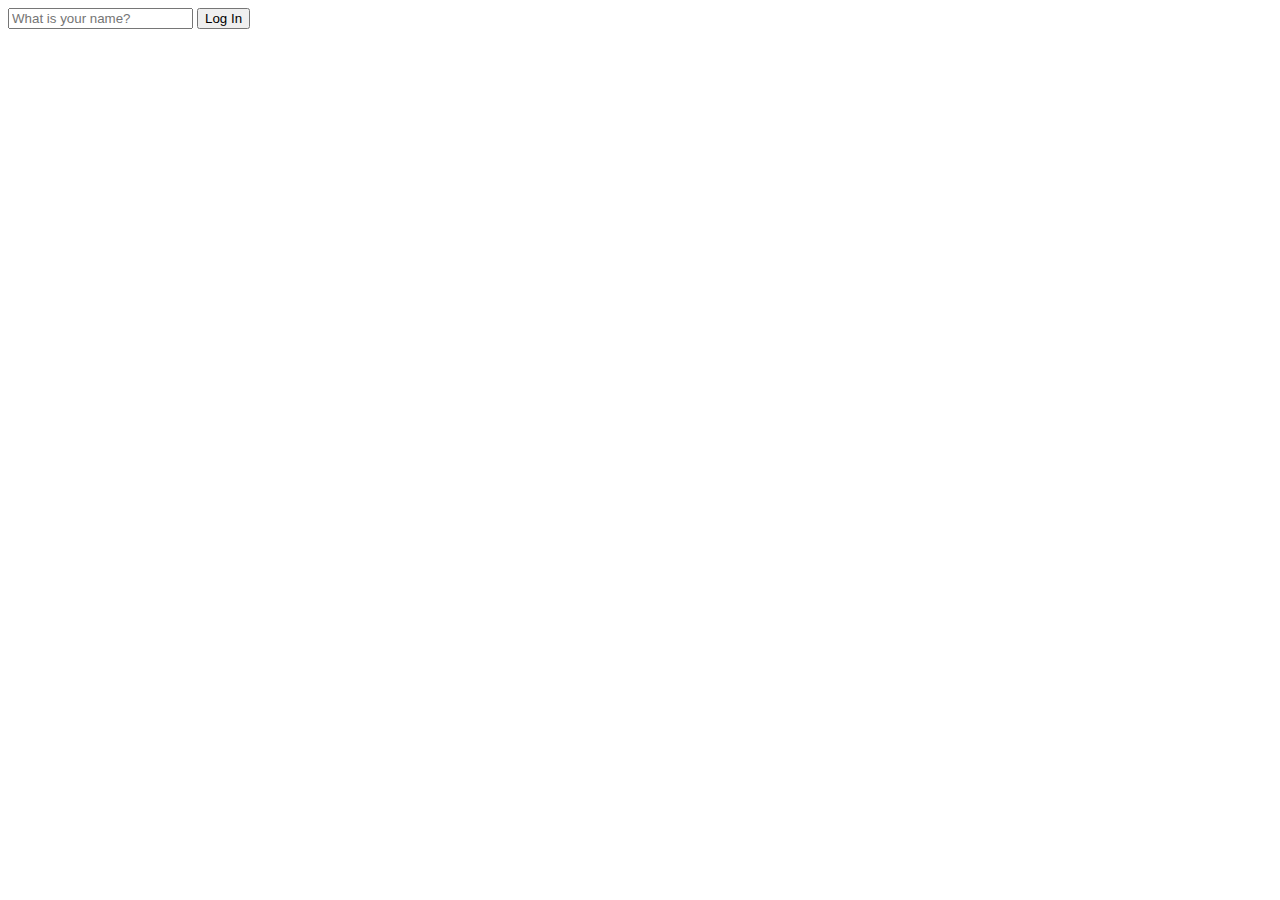
==== 2ND/index.html @ c6b4e23a "JS: login update" ====
<!DOCTYPE html>
<html lang="en">
<head>
    <meta charset="UTF-8">
    <meta http-equiv="X-UA-Compatible" content="IE=edge">
    <meta name="viewport" content="width=device-width, initial-scale=1.0">
    <title>Document</title>
    <link rel="stylesheet" href="style.css" />
</head>
<body>
    <form id="login-form" > 
        <input required maxlength="15" type="text" placeholder="What is your name?" />
        <button>Log In</button>
    </form>
    <h1 id="greeting" class="hidden"></h1>
    
    <script src="app.js"></script>
</body>
</html>
---- 2ND/style.css ----
.hidden{
    display: none;
}
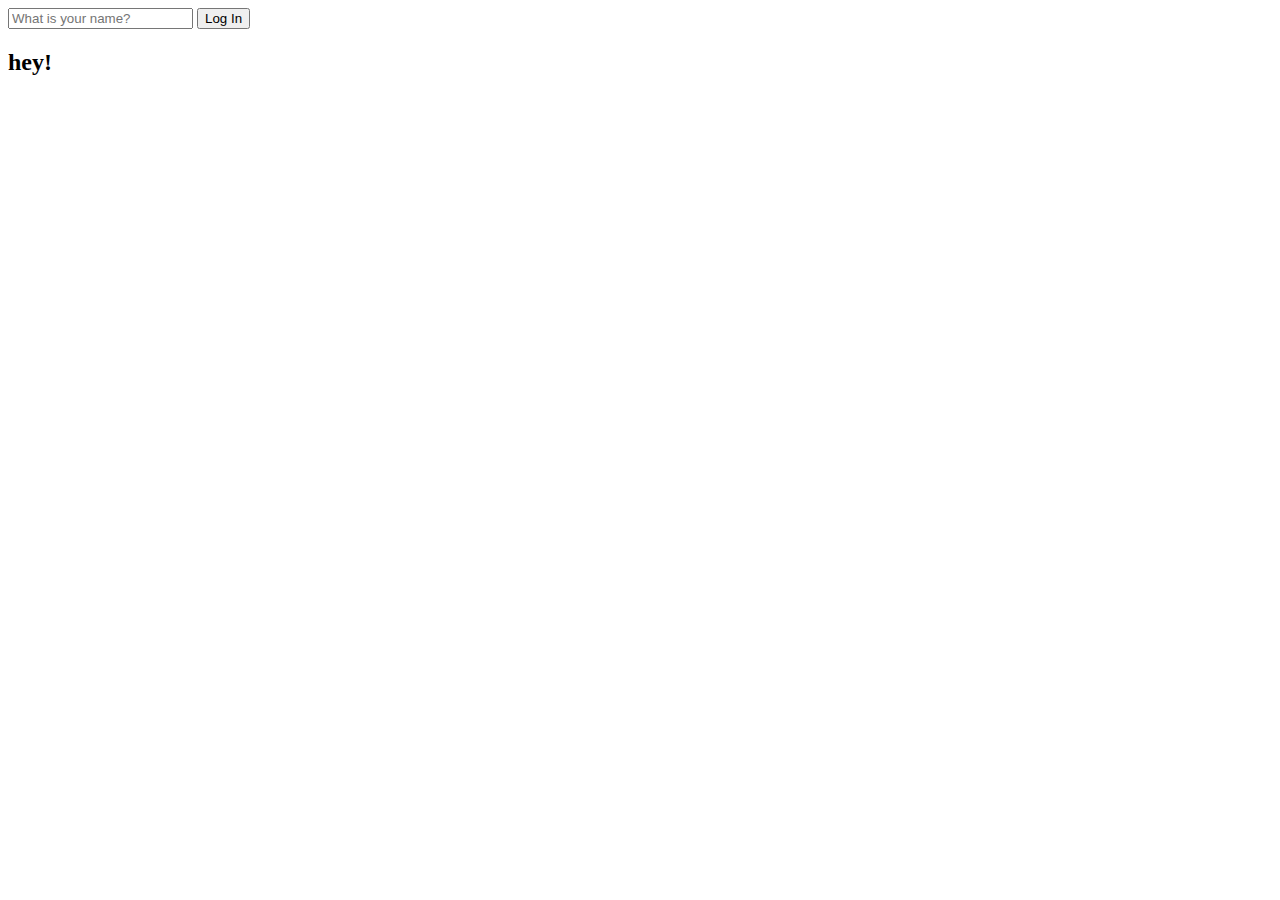
==== commit cc8e2e76: "JS: Login revision" ====
--- a/2ND/index.html
+++ b/2ND/index.html
@@ -8,12 +8,14 @@
     <link rel="stylesheet" href="style.css" />
 </head>
 <body>
-    <form id="login-form" > 
+    <form id="login-form" class="hidden" > 
         <input required maxlength="15" type="text" placeholder="What is your name?" />
         <button>Log In</button>
     </form>
     <h1 id="greeting" class="hidden"></h1>
+    <h2 id="clock"></h2>
     
-    <script src="app.js"></script>
+    <script src="js/greeting.js"></script>
+    <script src="js/clock.js"></script>
 </body>
 </html>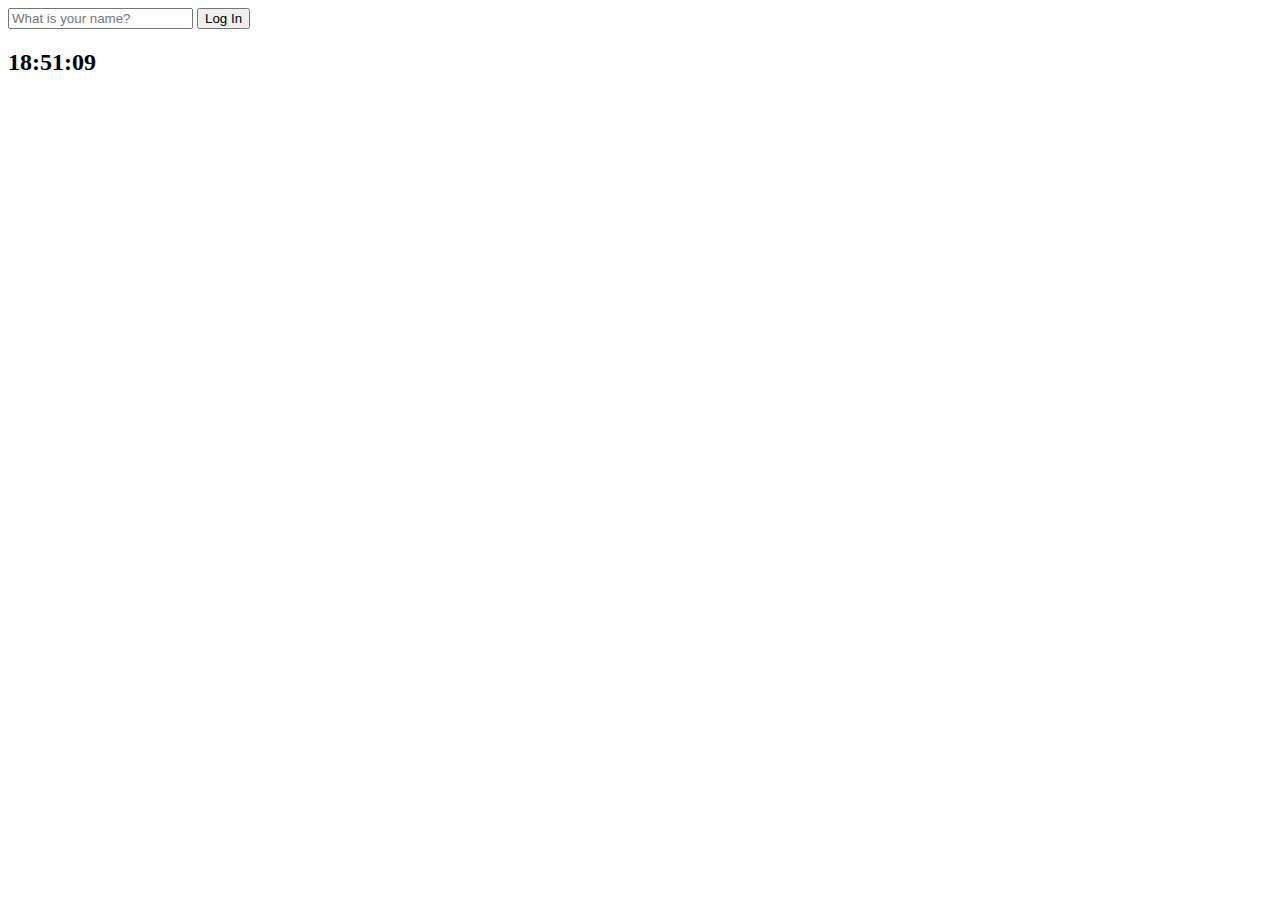
==== commit da54253f: "JS: making a clock" ====
--- a/2ND/index.html
+++ b/2ND/index.html
@@ -5,15 +5,15 @@
     <meta http-equiv="X-UA-Compatible" content="IE=edge">
     <meta name="viewport" content="width=device-width, initial-scale=1.0">
     <title>Document</title>
-    <link rel="stylesheet" href="style.css" />
+    <link rel="stylesheet" href="css/style.css" />
 </head>
 <body>
-    <form id="login-form" class="hidden" > 
+    <form id="login-form" class="hidden"> 
         <input required maxlength="15" type="text" placeholder="What is your name?" />
         <button>Log In</button>
     </form>
     <h1 id="greeting" class="hidden"></h1>
-    <h2 id="clock"></h2>
+    <h2 id="clock">00:00</h2>
     
     <script src="js/greeting.js"></script>
     <script src="js/clock.js"></script>
--- a/2ND/css/style.css
+++ b/2ND/css/style.css
@@ -0,0 +1,3 @@
+.hidden{
+    display: none;
+}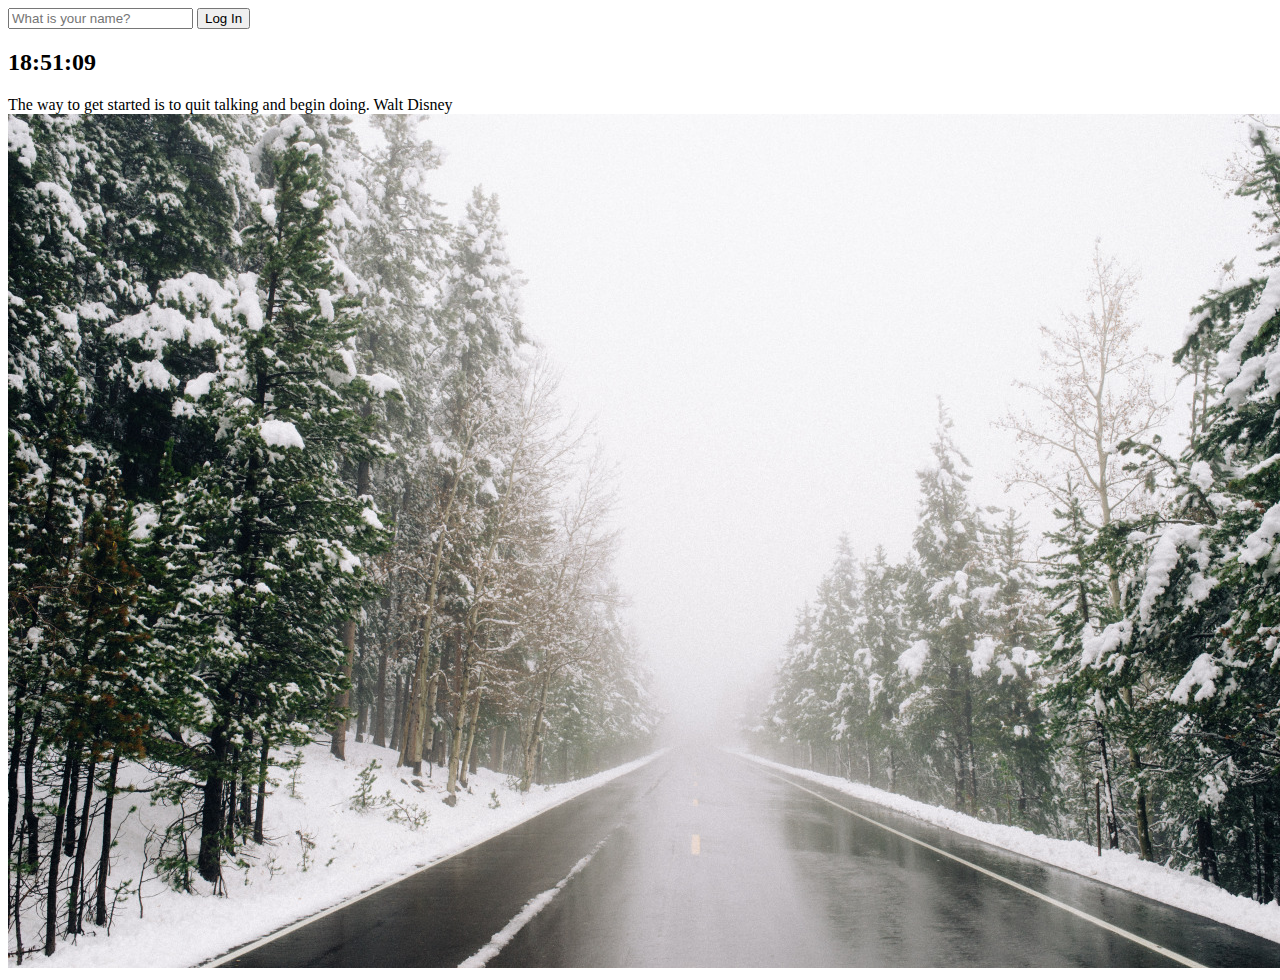
==== commit 257d0c81: "JS: random bg / quotes" ====
--- a/2ND/index.html
+++ b/2ND/index.html
@@ -13,9 +13,15 @@
         <button>Log In</button>
     </form>
     <h1 id="greeting" class="hidden"></h1>
-    <h2 id="clock">00:00</h2>
+    <h2 id="clock">00:00:00</h2>
+    <div id="quote">
+        <span></span>
+        <span></span>
+    </div>
     
     <script src="js/greeting.js"></script>
     <script src="js/clock.js"></script>
+    <script src="js/quotes.js"></script>
+    <script src="js/background.js"></script>
 </body>
 </html>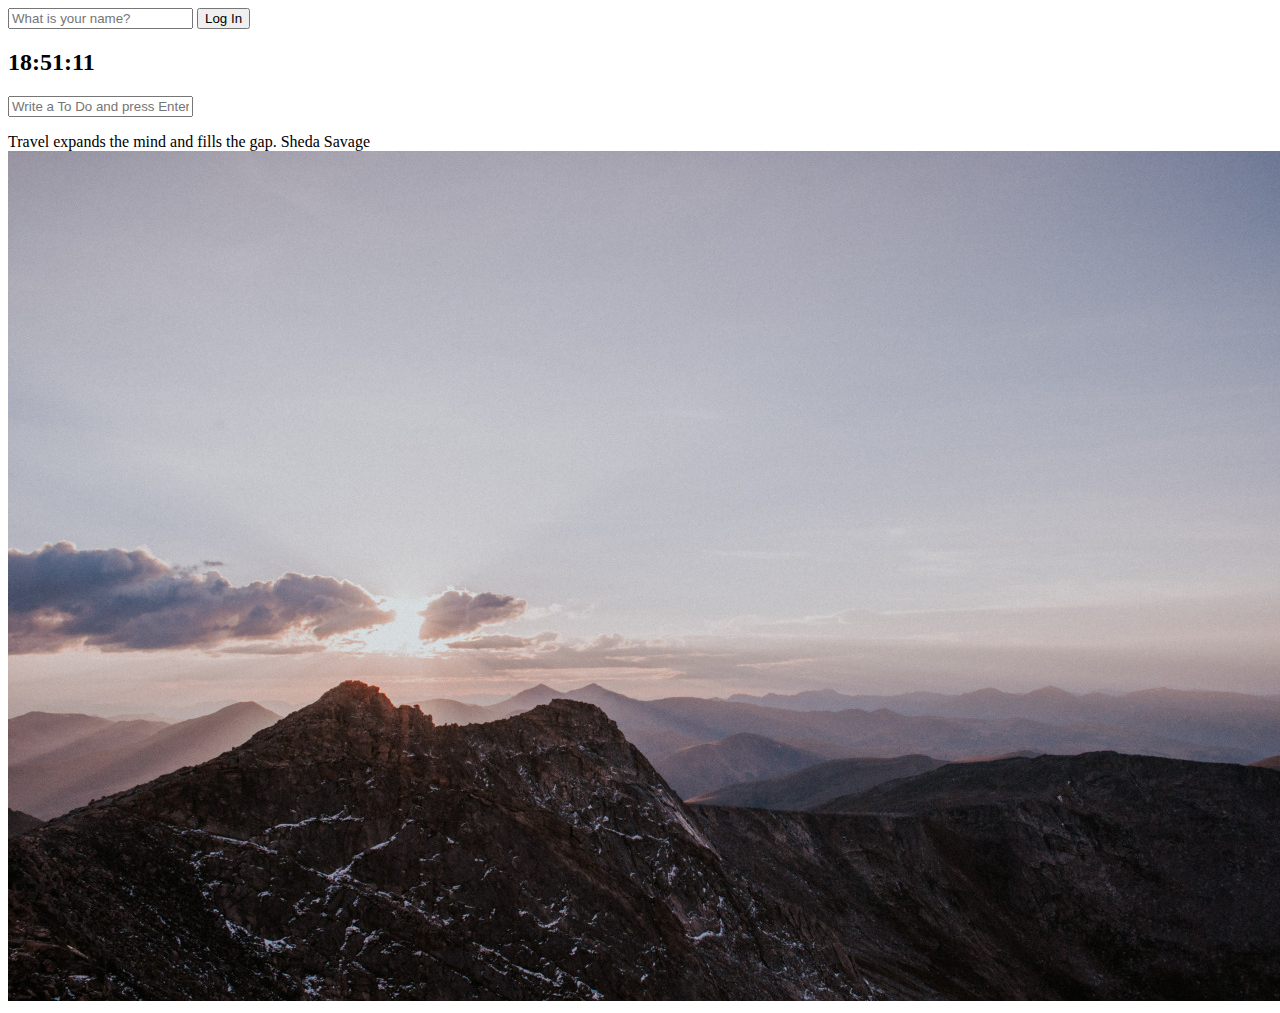
==== commit 6e05e764: "JS: complete todo list" ====
--- a/2ND/index.html
+++ b/2ND/index.html
@@ -14,14 +14,20 @@
     </form>
     <h1 id="greeting" class="hidden"></h1>
     <h2 id="clock">00:00:00</h2>
+    <form id="todo-form">
+        <input type="text" placeholder="Write a To Do and press Enter" required />
+    </form>
+    <ul id="todo-list"></ul>
     <div id="quote">
         <span></span>
         <span></span>
     </div>
+
     
     <script src="js/greeting.js"></script>
     <script src="js/clock.js"></script>
     <script src="js/quotes.js"></script>
     <script src="js/background.js"></script>
+    <script src="js/todo.js"></script>
 </body>
 </html>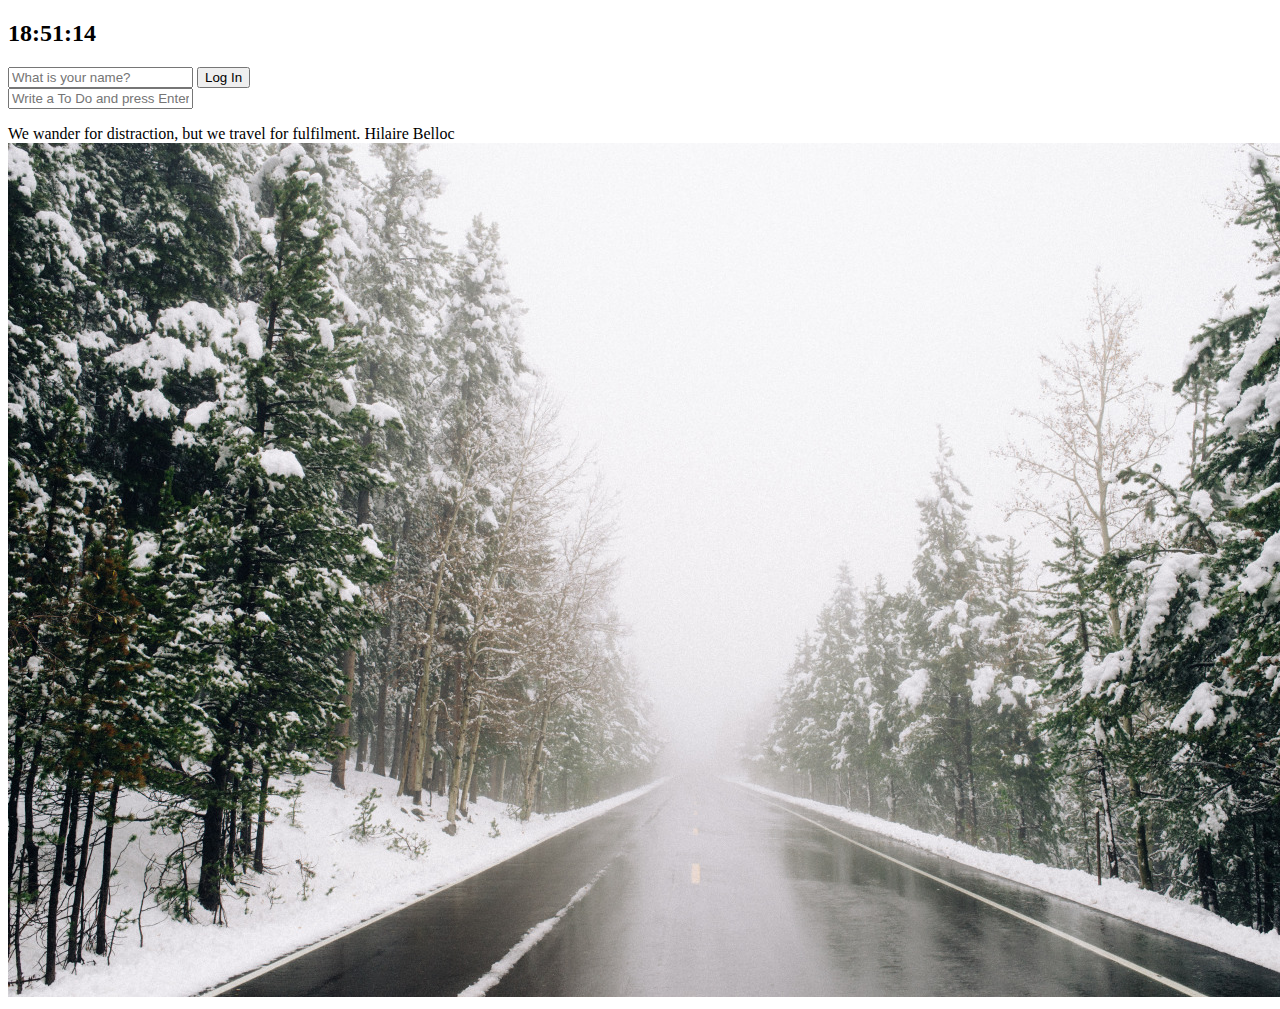
==== commit 908df718: "JS: weather" ====
--- a/2ND/index.html
+++ b/2ND/index.html
@@ -8,17 +8,22 @@
     <link rel="stylesheet" href="css/style.css" />
 </head>
 <body>
+    <h2 id="clock">00:00:00</h2>
     <form id="login-form" class="hidden"> 
         <input required maxlength="15" type="text" placeholder="What is your name?" />
         <button>Log In</button>
     </form>
     <h1 id="greeting" class="hidden"></h1>
-    <h2 id="clock">00:00:00</h2>
+    
     <form id="todo-form">
         <input type="text" placeholder="Write a To Do and press Enter" required />
     </form>
     <ul id="todo-list"></ul>
     <div id="quote">
+        <span></span>
+        <span></span>
+    </div>
+    <div id="weather">
         <span></span>
         <span></span>
     </div>
@@ -29,5 +34,6 @@
     <script src="js/quotes.js"></script>
     <script src="js/background.js"></script>
     <script src="js/todo.js"></script>
+    <script src="js/weather.js"></script>
 </body>
 </html>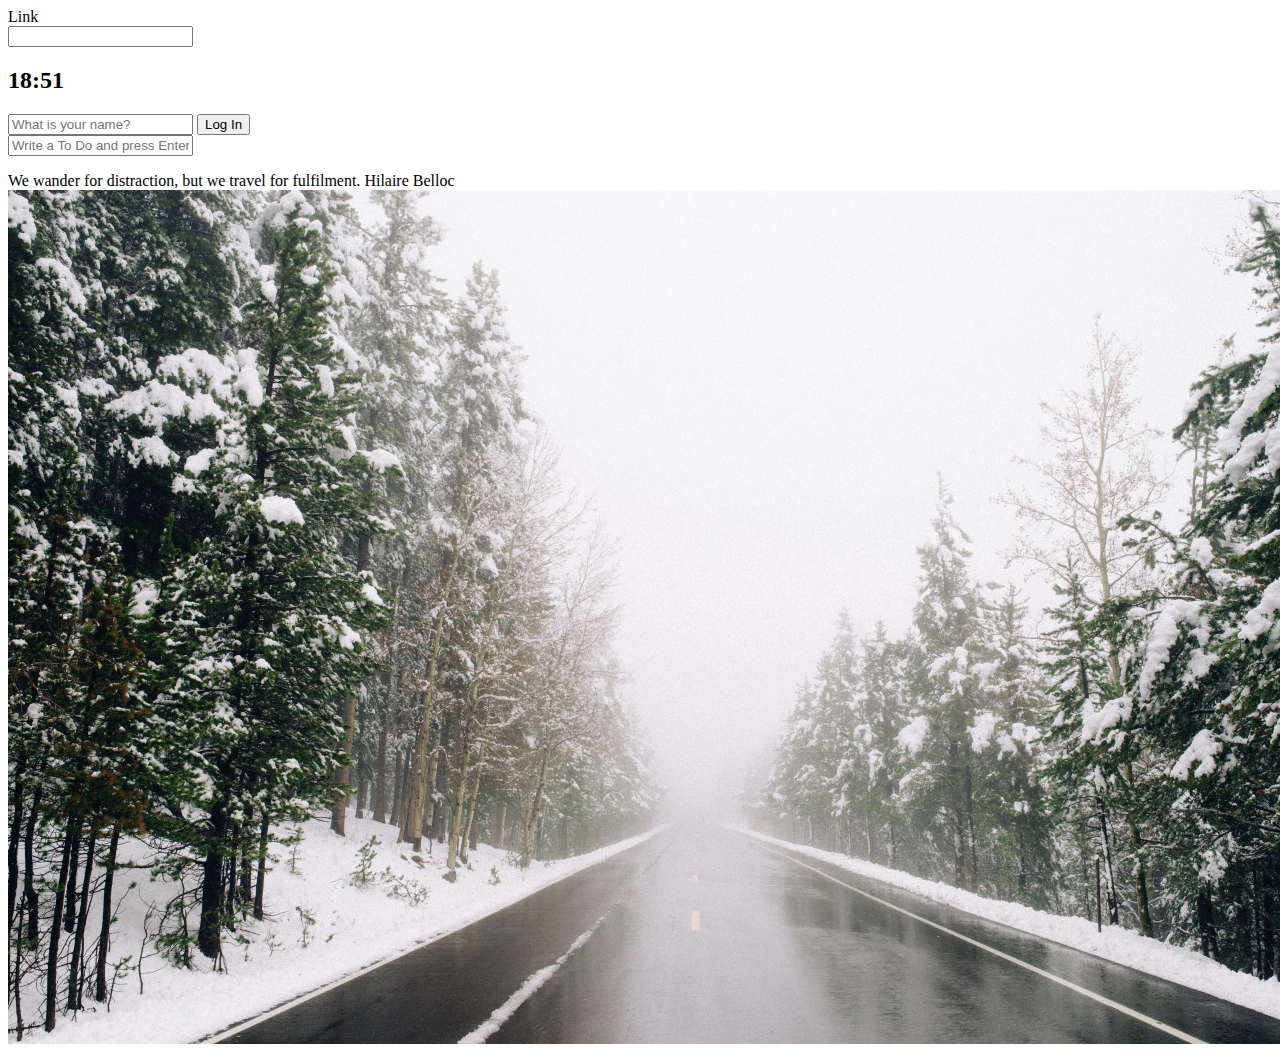
==== commit f5b24f9e: "CSS: background and body styling" ====
--- a/2ND/index.html
+++ b/2ND/index.html
@@ -6,9 +6,31 @@
     <meta name="viewport" content="width=device-width, initial-scale=1.0">
     <title>Document</title>
     <link rel="stylesheet" href="css/style.css" />
+    <link rel="stylesheet" href="https://use.fontawesome.com/releases/v5.15.4/css/all.css" integrity="sha384-DyZ88mC6Up2uqS4h/KRgHuoeGwBcD4Ng9SiP4dIRy0EXTlnuz47vAwmeGwVChigm" crossorigin="anonymous">
 </head>
 <body>
-    <h2 id="clock">00:00:00</h2>
+  
+    <!-- top navigator -->
+    <div id="navigator">
+        <div class="navigtor__left">
+            <span class="navigator__left__link">Link</span>
+            <div class="navigator__lift__search">
+                <i class="fas fa-search"></i>
+                <input type="text">
+            </div>
+        </div>
+        <div class="navigator__right">
+            <div id="weather">
+                <span></span>
+                <span></span>
+            </div>
+
+        </div>
+    </div>
+
+    <!-- clock -->
+    </div>
+    <h2 id="clock">00:00</h2>
     <form id="login-form" class="hidden"> 
         <input required maxlength="15" type="text" placeholder="What is your name?" />
         <button>Log In</button>
@@ -23,10 +45,7 @@
         <span></span>
         <span></span>
     </div>
-    <div id="weather">
-        <span></span>
-        <span></span>
-    </div>
+    
 
     
     <script src="js/greeting.js"></script>
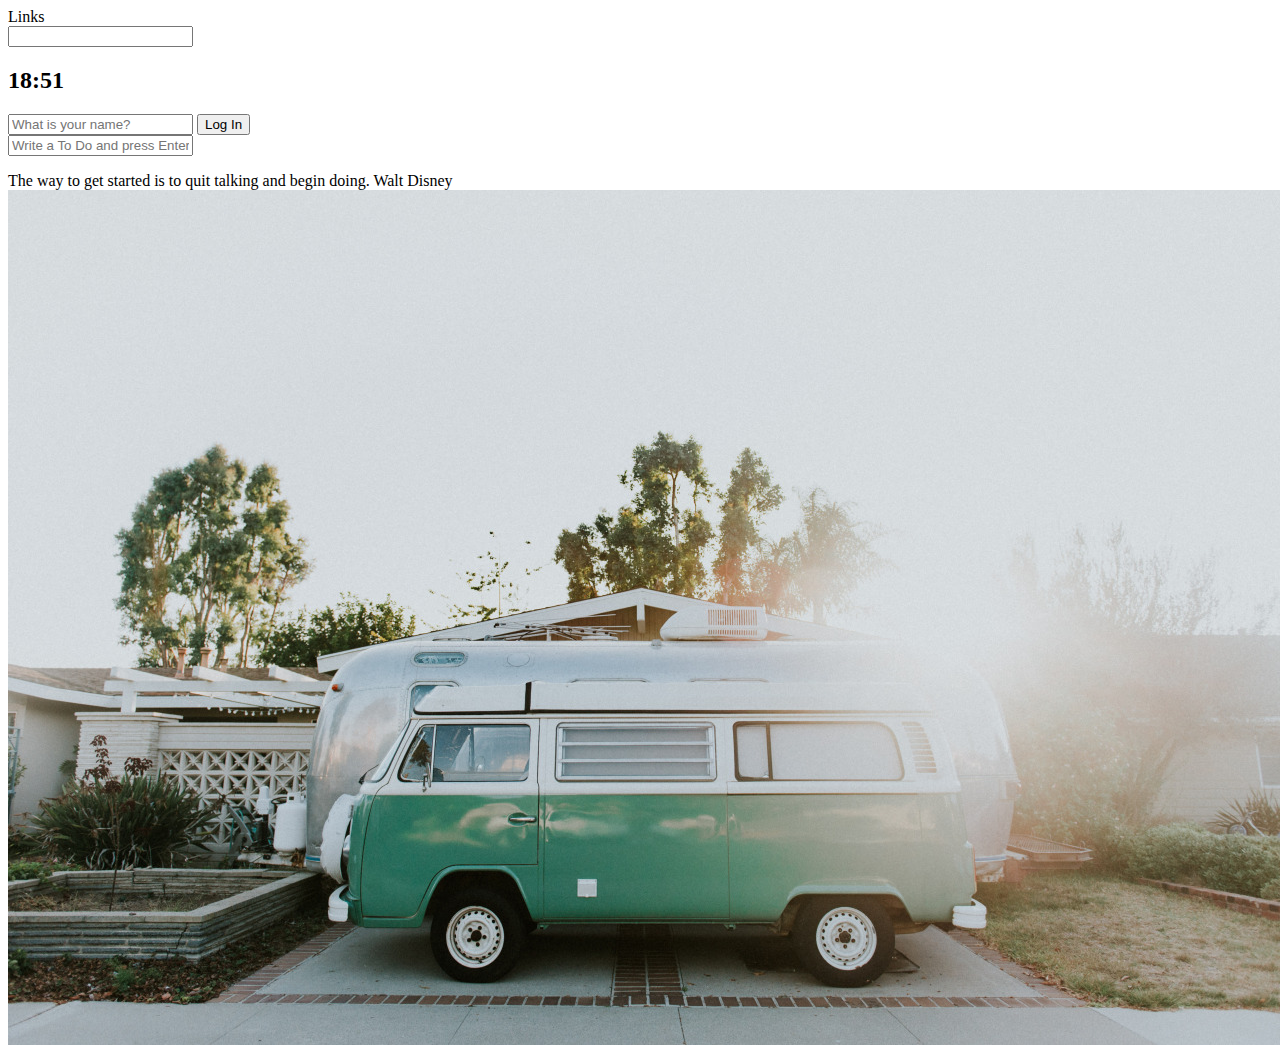
==== commit 56e20e2e: "html, css: revise design" ====
--- a/2ND/index.html
+++ b/2ND/index.html
@@ -11,22 +11,37 @@
 <body>
   
     <!-- top navigator -->
-    <div id="navigator">
-        <div class="navigtor__left">
-            <span class="navigator__left__link">Link</span>
-            <div class="navigator__lift__search">
-                <i class="fas fa-search"></i>
-                <input type="text">
+    <div class="top-row">
+        <div class="region top-left">
+            <div id="quicklinks" class="app-container quicklinks links no-pinned" style>
+                <span class="app-dash toggle Links-toggle">Links</span>
+            <div id="dashlinks" class="dashlinks"></div>
+            <div id="search" class="app-container search">
+                <div class="app-dash">
+                    <form class="search-form">
+                        <span class="search-underline"></span>
+                        <i class="fas fa-search icon-search"></i>
+                        <div class="more more source more-dash"></div>
+                        <input id="search-input" search-url="https://www.google.com/search?q=" type="text" autocomplete="off">
+                    </form>
+
+
+                </div>
+            </div>
             </div>
         </div>
-        <div class="navigator__right">
+
+        <div class="region top-center"></div>
+        <div class="region top-right">
             <div id="weather">
                 <span></span>
                 <span></span>
             </div>
-
         </div>
     </div>
+
+
+
 
     <!-- clock -->
     </div>
